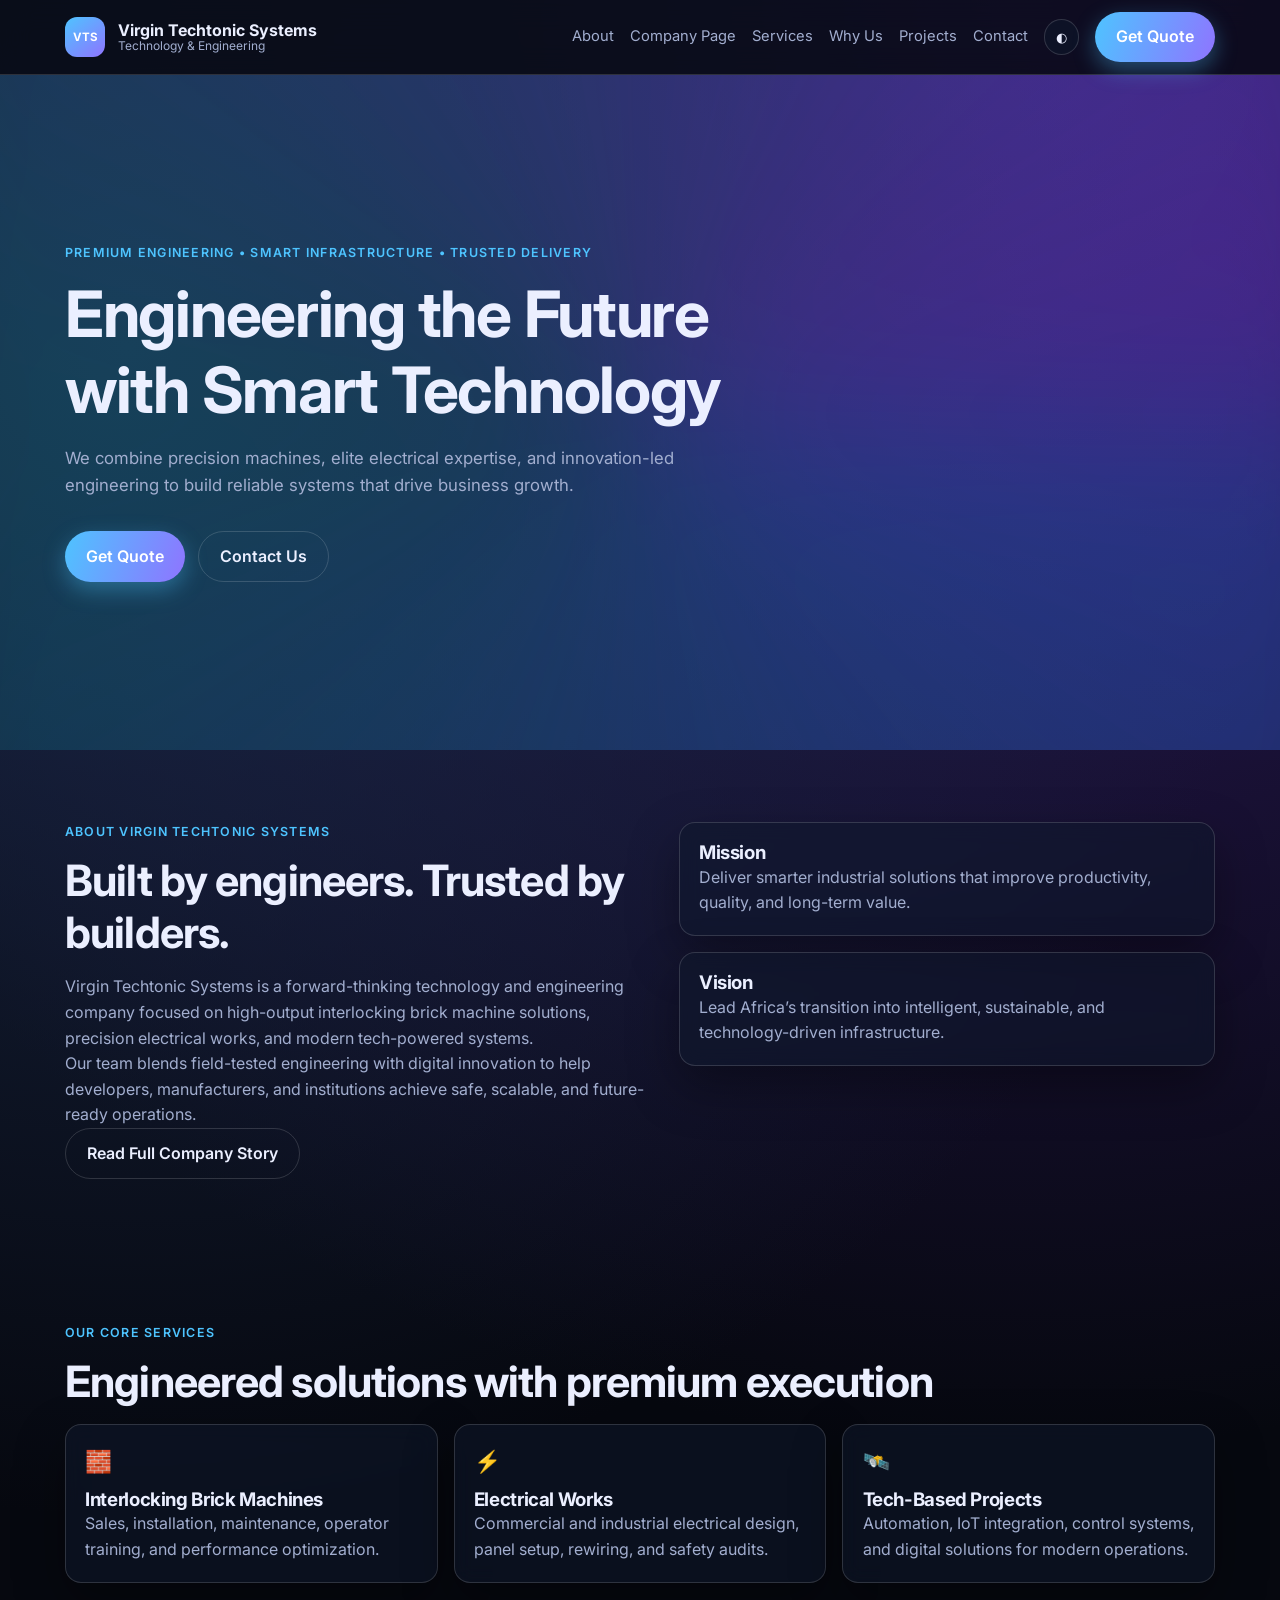
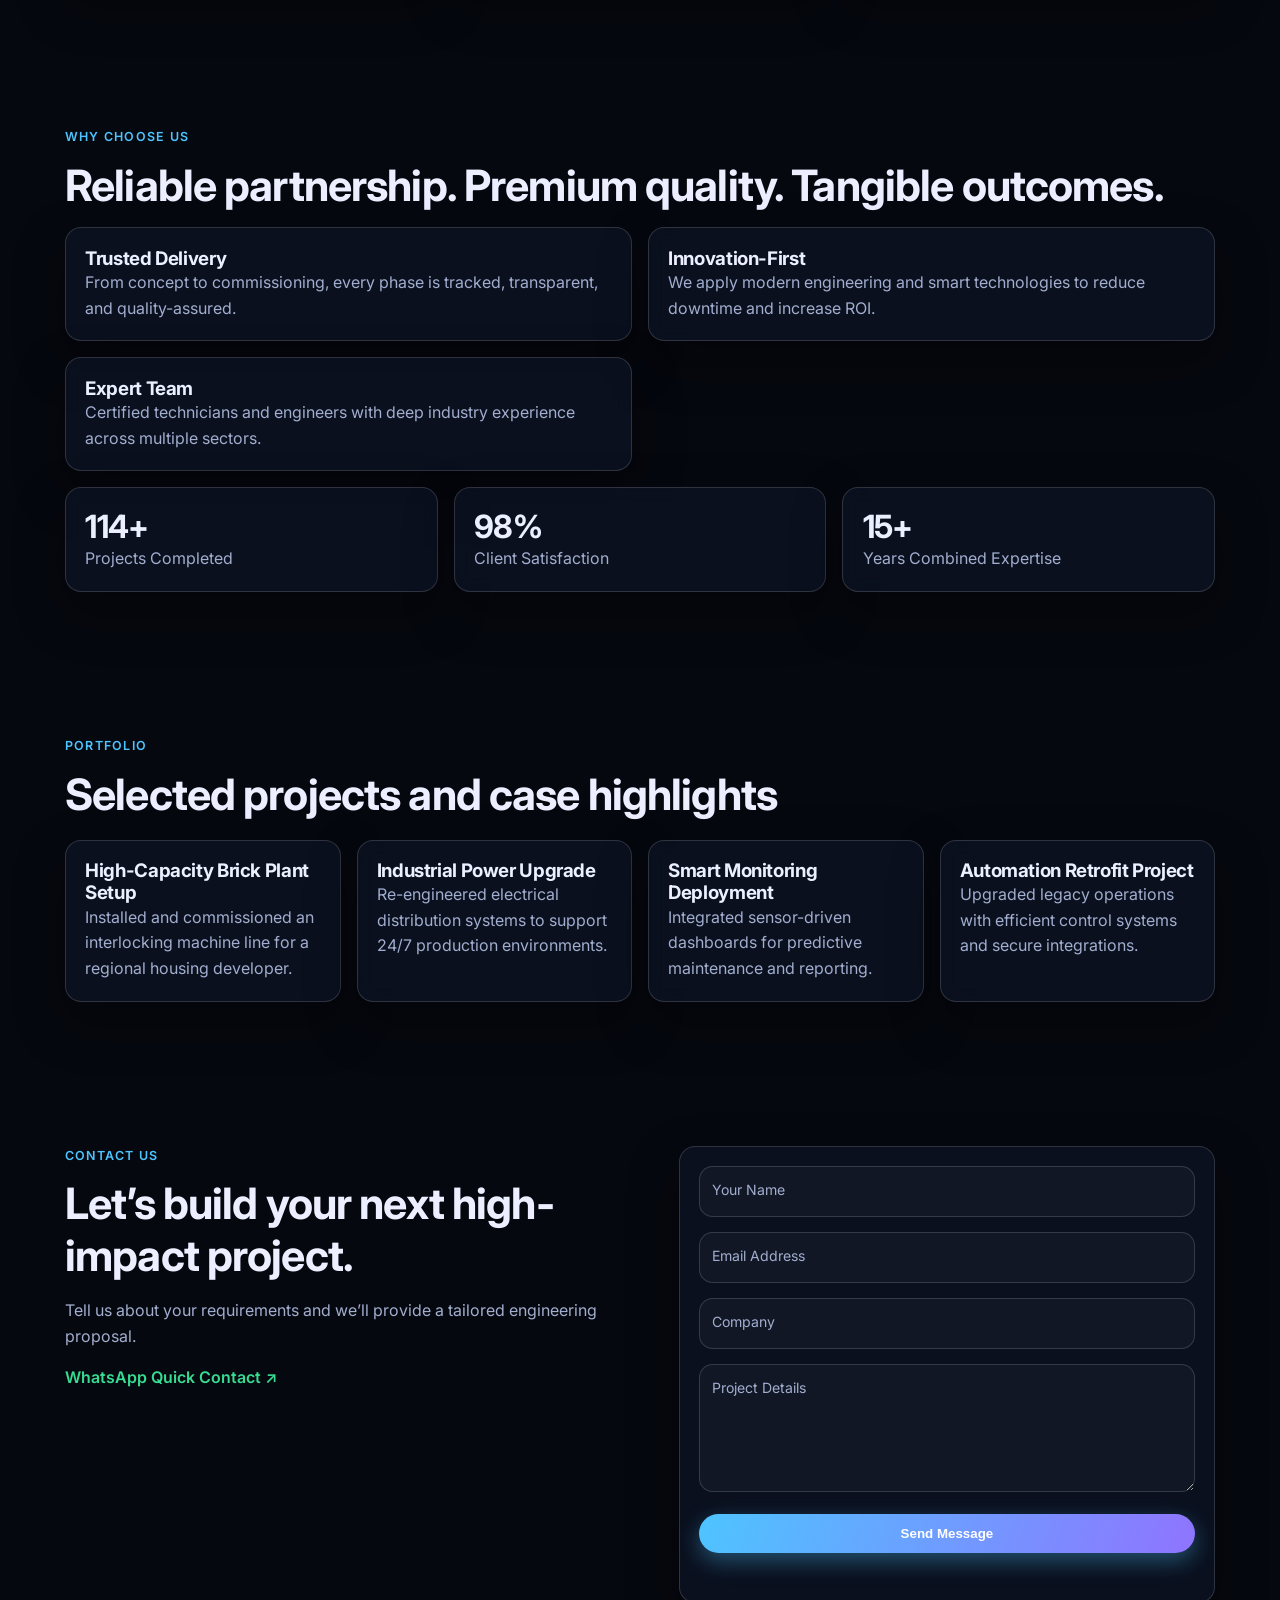
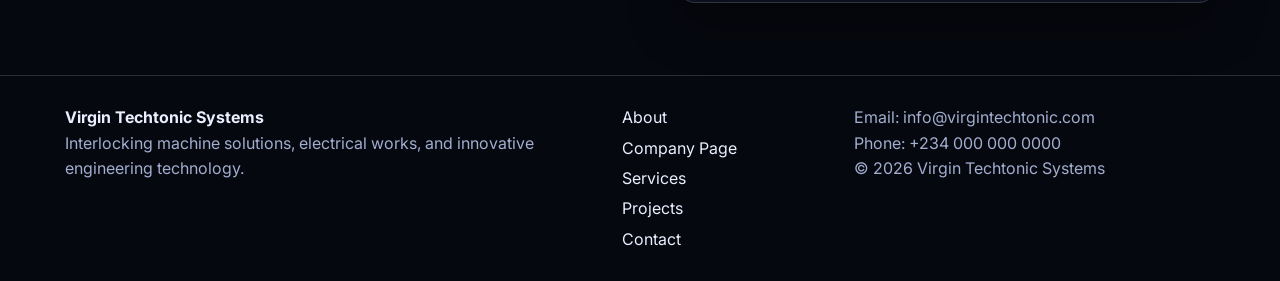
==== index.html @ 80f5453c "Add dedicated About page and connect site navigation" ====
<!DOCTYPE html>
<html lang="en" data-theme="dark">
  <head>
    <meta charset="UTF-8" />
    <meta name="viewport" content="width=device-width, initial-scale=1.0" />
    <meta
      name="description"
      content="Virgin Techtonic Systems delivers interlocking brick machines, electrical works, and innovative tech-powered engineering solutions."
    />
    <title>Virgin Techtonic Systems | Engineering the Future</title>
    <link rel="preconnect" href="https://fonts.googleapis.com" />
    <link rel="preconnect" href="https://fonts.gstatic.com" crossorigin />
    <link
      href="https://fonts.googleapis.com/css2?family=Inter:wght@400;500;600;700;800&display=swap"
      rel="stylesheet"
    />
    <link rel="stylesheet" href="style.css" />
  </head>
  <body>
    <div class="scroll-progress" id="scrollProgress"></div>

    <header class="site-header" id="top">
      <nav class="navbar container" aria-label="Main navigation">
        <a class="brand" href="#top" aria-label="Virgin Techtonic Systems home">
          <span class="brand-mark" aria-hidden="true">VTS</span>
          <span class="brand-text">
            <strong>Virgin Techtonic Systems</strong>
            <small>Technology & Engineering</small>
          </span>
        </a>

        <button class="menu-toggle" id="menuToggle" aria-label="Toggle navigation menu" aria-expanded="false">
          <span></span><span></span><span></span>
        </button>

        <div class="nav-group" id="navGroup">
          <a href="#about">About</a>
          <a href="about.html">Company Page</a>
          <a href="#services">Services</a>
          <a href="#why-us">Why Us</a>
          <a href="#projects">Projects</a>
          <a href="#contact">Contact</a>
          <button class="theme-toggle" id="themeToggle" aria-label="Toggle dark and light theme">◐</button>
          <a href="#contact" class="btn btn-nav">Get Quote</a>
        </div>
      </nav>
    </header>

    <main>
      <section class="hero section">
        <div class="hero-bg" aria-hidden="true"></div>
        <div class="container hero-content reveal">
          <p class="eyebrow">Premium Engineering • Smart Infrastructure • Trusted Delivery</p>
          <h1>Engineering the Future with Smart Technology</h1>
          <p class="lead">
            We combine precision machines, elite electrical expertise, and innovation-led engineering to build reliable
            systems that drive business growth.
          </p>
          <div class="hero-actions">
            <a href="#contact" class="btn btn-primary">Get Quote</a>
            <a href="#contact" class="btn btn-secondary">Contact Us</a>
          </div>
        </div>
      </section>

      <section class="section" id="about">
        <div class="container split reveal">
          <div>
            <p class="eyebrow">About Virgin Techtonic Systems</p>
            <h2>Built by engineers. Trusted by builders.</h2>
            <p>
              Virgin Techtonic Systems is a forward-thinking technology and engineering company focused on high-output
              interlocking brick machine solutions, precision electrical works, and modern tech-powered systems.
            </p>
            <p>
              Our team blends field-tested engineering with digital innovation to help developers, manufacturers, and
              institutions achieve safe, scalable, and future-ready operations.
            </p>
            <a href="about.html" class="btn btn-secondary">Read Full Company Story</a>
          </div>
          <div class="mini-grid">
            <article class="glass-card mini-card">
              <h3>Mission</h3>
              <p>Deliver smarter industrial solutions that improve productivity, quality, and long-term value.</p>
            </article>
            <article class="glass-card mini-card">
              <h3>Vision</h3>
              <p>Lead Africa’s transition into intelligent, sustainable, and technology-driven infrastructure.</p>
            </article>
          </div>
        </div>
      </section>

      <section class="section" id="services">
        <div class="container reveal">
          <p class="eyebrow">Our Core Services</p>
          <h2>Engineered solutions with premium execution</h2>
          <div class="card-grid">
            <article class="glass-card service-card">
              <span class="service-icon" aria-hidden="true">🧱</span>
              <h3>Interlocking Brick Machines</h3>
              <p>Sales, installation, maintenance, operator training, and performance optimization.</p>
            </article>
            <article class="glass-card service-card">
              <span class="service-icon" aria-hidden="true">⚡</span>
              <h3>Electrical Works</h3>
              <p>Commercial and industrial electrical design, panel setup, rewiring, and safety audits.</p>
            </article>
            <article class="glass-card service-card">
              <span class="service-icon" aria-hidden="true">🛰️</span>
              <h3>Tech-Based Projects</h3>
              <p>Automation, IoT integration, control systems, and digital solutions for modern operations.</p>
            </article>
          </div>
        </div>
      </section>

      <section class="section" id="why-us">
        <div class="container reveal">
          <p class="eyebrow">Why Choose Us</p>
          <h2>Reliable partnership. Premium quality. Tangible outcomes.</h2>
          <div class="why-grid">
            <article class="glass-card why-card">
              <h3>Trusted Delivery</h3>
              <p>From concept to commissioning, every phase is tracked, transparent, and quality-assured.</p>
            </article>
            <article class="glass-card why-card">
              <h3>Innovation-First</h3>
              <p>We apply modern engineering and smart technologies to reduce downtime and increase ROI.</p>
            </article>
            <article class="glass-card why-card">
              <h3>Expert Team</h3>
              <p>Certified technicians and engineers with deep industry experience across multiple sectors.</p>
            </article>
          </div>
          <div class="stats">
            <article class="glass-card stat-card">
              <h3><span class="counter" data-target="120">0</span>+</h3>
              <p>Projects Completed</p>
            </article>
            <article class="glass-card stat-card">
              <h3><span class="counter" data-target="98">0</span>%</h3>
              <p>Client Satisfaction</p>
            </article>
            <article class="glass-card stat-card">
              <h3><span class="counter" data-target="15">0</span>+</h3>
              <p>Years Combined Expertise</p>
            </article>
          </div>
        </div>
      </section>

      <section class="section" id="projects">
        <div class="container reveal">
          <p class="eyebrow">Portfolio</p>
          <h2>Selected projects and case highlights</h2>
          <div class="project-grid">
            <article class="project-tile">
              <h3>High-Capacity Brick Plant Setup</h3>
              <p>Installed and commissioned an interlocking machine line for a regional housing developer.</p>
            </article>
            <article class="project-tile">
              <h3>Industrial Power Upgrade</h3>
              <p>Re-engineered electrical distribution systems to support 24/7 production environments.</p>
            </article>
            <article class="project-tile">
              <h3>Smart Monitoring Deployment</h3>
              <p>Integrated sensor-driven dashboards for predictive maintenance and reporting.</p>
            </article>
            <article class="project-tile">
              <h3>Automation Retrofit Project</h3>
              <p>Upgraded legacy operations with efficient control systems and secure integrations.</p>
            </article>
          </div>
        </div>
      </section>

      <section class="section" id="contact">
        <div class="container split reveal">
          <div>
            <p class="eyebrow">Contact Us</p>
            <h2>Let’s build your next high-impact project.</h2>
            <p>Tell us about your requirements and we’ll provide a tailored engineering proposal.</p>
            <a class="whatsapp" href="https://wa.me/2340000000000" target="_blank" rel="noopener noreferrer">
              WhatsApp Quick Contact ↗
            </a>
          </div>

          <form class="glass-card contact-form" id="contactForm">
            <div class="field">
              <input id="name" name="name" type="text" required />
              <label for="name">Your Name</label>
            </div>
            <div class="field">
              <input id="email" name="email" type="email" required />
              <label for="email">Email Address</label>
            </div>
            <div class="field">
              <input id="company" name="company" type="text" required />
              <label for="company">Company</label>
            </div>
            <div class="field">
              <textarea id="message" name="message" rows="4" required></textarea>
              <label for="message">Project Details</label>
            </div>
            <button type="submit" class="btn btn-primary">Send Message</button>
            <p id="formStatus" class="form-status" aria-live="polite"></p>
          </form>
        </div>
      </section>
    </main>

    <footer class="site-footer">
      <div class="container footer-wrap">
        <div>
          <strong>Virgin Techtonic Systems</strong>
          <p>Interlocking machine solutions, electrical works, and innovative engineering technology.</p>
        </div>
        <div class="footer-links">
          <a href="#about">About</a>
          <a href="about.html">Company Page</a>
          <a href="#services">Services</a>
          <a href="#projects">Projects</a>
          <a href="#contact">Contact</a>
        </div>
        <div>
          <p>Email: info@virgintechtonic.com</p>
          <p>Phone: +234 000 000 0000</p>
          <p>© <span id="year"></span> Virgin Techtonic Systems</p>
        </div>
      </div>
    </footer>

    <script src="script.js"></script>
  </body>
</html>
---- style.css ----
:root {
  --bg: #06080f;
  --bg-soft: #101625;
  --surface: rgba(15, 25, 44, 0.55);
  --text: #ebefff;
  --muted: #a2aecf;
  --accent: #4ec4ff;
  --accent-2: #8f74ff;
  --border: rgba(255, 255, 255, 0.15);
  --shadow: 0 20px 50px rgba(0, 0, 0, 0.35);
}

html[data-theme="light"] {
  --bg: #f1f5ff;
  --bg-soft: #e6ecff;
  --surface: rgba(255, 255, 255, 0.68);
  --text: #11172c;
  --muted: #4a5678;
  --accent: #0066ff;
  --accent-2: #5f38ff;
  --border: rgba(20, 28, 45, 0.1);
  --shadow: 0 20px 40px rgba(20, 30, 50, 0.1);
}

* {
  box-sizing: border-box;
  margin: 0;
  padding: 0;
}

html {
  scroll-behavior: smooth;
}

body {
  font-family: "Inter", -apple-system, BlinkMacSystemFont, "Segoe UI", sans-serif;
  background: radial-gradient(circle at 10% 10%, #192746, transparent 35%),
    radial-gradient(circle at 80% 0%, #301b63, transparent 40%), var(--bg);
  color: var(--text);
  line-height: 1.6;
}

a {
  color: inherit;
  text-decoration: none;
}

.container {
  width: min(1150px, 90vw);
  margin: 0 auto;
}

.section {
  padding: 4.5rem 0;
}

h1,
h2,
h3 {
  line-height: 1.2;
  letter-spacing: -0.02em;
}

h1 {
  font-size: clamp(2.1rem, 5vw, 4rem);
  max-width: 16ch;
}

h2 {
  font-size: clamp(1.6rem, 3.5vw, 2.7rem);
  margin-bottom: 1rem;
}

p {
  color: var(--muted);
}

.eyebrow {
  letter-spacing: 0.1em;
  text-transform: uppercase;
  color: var(--accent);
  font-size: 0.78rem;
  font-weight: 600;
  margin-bottom: 0.8rem;
}

.scroll-progress {
  position: fixed;
  top: 0;
  left: 0;
  width: 0;
  height: 3px;
  background: linear-gradient(90deg, var(--accent), var(--accent-2));
  z-index: 1000;
}

.site-header {
  position: sticky;
  top: 0;
  z-index: 999;
  backdrop-filter: blur(14px);
  background: color-mix(in srgb, var(--bg) 76%, transparent);
  border-bottom: 1px solid var(--border);
}

.navbar {
  min-height: 74px;
  display: flex;
  align-items: center;
  justify-content: space-between;
  gap: 1rem;
}

.brand {
  display: flex;
  align-items: center;
  gap: 0.8rem;
}

.brand-mark {
  width: 2.5rem;
  height: 2.5rem;
  border-radius: 0.75rem;
  display: grid;
  place-items: center;
  font-size: 0.72rem;
  background: linear-gradient(140deg, var(--accent), var(--accent-2));
  font-weight: 700;
  color: #fff;
}

.brand-text {
  display: grid;
  line-height: 1.1;
}

.brand-text small {
  color: var(--muted);
  font-size: 0.75rem;
}

.nav-group {
  display: flex;
  align-items: center;
  gap: 1rem;
}

.nav-group a:not(.btn) {
  font-size: 0.92rem;
  color: var(--muted);
  transition: color 0.25s ease;
}

.nav-group a:not(.btn):hover {
  color: var(--text);
}

.menu-toggle {
  display: none;
  background: none;
  border: none;
  width: 2.1rem;
  gap: 4px;
}

.menu-toggle span {
  display: block;
  height: 2px;
  background: var(--text);
}

.btn {
  border: 1px solid var(--border);
  border-radius: 999px;
  padding: 0.74rem 1.3rem;
  font-weight: 600;
  transition: transform 0.2s ease, box-shadow 0.2s ease, background 0.2s ease;
  display: inline-flex;
  align-items: center;
  justify-content: center;
}

.btn:hover {
  transform: translateY(-2px);
}

.btn-primary,
.btn-nav {
  background: linear-gradient(110deg, var(--accent), var(--accent-2));
  color: #fff;
  border: none;
  box-shadow: 0 8px 22px color-mix(in srgb, var(--accent) 36%, transparent);
}

.btn-secondary {
  background: transparent;
  color: var(--text);
}

.theme-toggle {
  border: 1px solid var(--border);
  background: var(--surface);
  color: var(--text);
  width: 2.2rem;
  height: 2.2rem;
  border-radius: 50%;
  cursor: pointer;
}

.hero {
  position: relative;
  overflow: clip;
  min-height: 75vh;
  display: grid;
  align-items: center;
}

.hero-bg {
  position: absolute;
  inset: -30% -10%;
  background: conic-gradient(from 90deg, rgba(58, 107, 255, 0.35), rgba(0, 255, 221, 0.12), rgba(132, 68, 255, 0.35));
  filter: blur(80px);
  animation: drift 9s ease-in-out infinite alternate;
}

@keyframes drift {
  from {
    transform: translateY(-4%) scale(1);
  }
  to {
    transform: translateY(4%) scale(1.05);
  }
}

.hero-content {
  position: relative;
}

.lead {
  max-width: 58ch;
  margin-top: 1rem;
  font-size: 1.05rem;
}

.hero-actions {
  margin-top: 2rem;
  display: flex;
  flex-wrap: wrap;
  gap: 0.85rem;
}

.split {
  display: grid;
  gap: 1.5rem;
}

.mini-grid,
.card-grid,
.why-grid,
.stats,
.project-grid,
.footer-wrap {
  display: grid;
  gap: 1rem;
}

.glass-card,
.project-tile {
  background: var(--surface);
  border: 1px solid var(--border);
  border-radius: 1rem;
  backdrop-filter: blur(10px);
  box-shadow: var(--shadow);
}

.mini-card,
.service-card,
.why-card,
.stat-card,
.project-tile,
.contact-form {
  padding: 1.2rem;
}

.service-card,
.project-tile {
  transition: transform 0.28s ease, border-color 0.28s ease;
}

.service-card:hover,
.project-tile:hover {
  transform: translateY(-6px);
  border-color: color-mix(in srgb, var(--accent) 65%, white);
}

.service-icon {
  font-size: 1.35rem;
  display: inline-grid;
  margin-bottom: 0.65rem;
}

.stats {
  margin-top: 1rem;
}

.stat-card h3 {
  font-size: 2rem;
}

.project-grid {
  margin-top: 1.2rem;
}

.whatsapp {
  display: inline-flex;
  margin-top: 1rem;
  color: #36dc92;
  font-weight: 600;
}

.contact-form {
  display: grid;
  gap: 0.9rem;
}

.field {
  position: relative;
}

.field input,
.field textarea {
  width: 100%;
  border: 1px solid var(--border);
  background: rgba(255, 255, 255, 0.03);
  color: var(--text);
  border-radius: 0.85rem;
  padding: 1rem 0.85rem 0.5rem;
  font: inherit;
}

.field label {
  position: absolute;
  left: 0.8rem;
  top: 0.8rem;
  color: var(--muted);
  transition: all 0.2s ease;
  pointer-events: none;
  font-size: 0.88rem;
}

.field :is(input, textarea):focus,
.field :is(input, textarea):valid {
  outline: none;
  border-color: color-mix(in srgb, var(--accent) 55%, white);
}

.field :is(input, textarea):focus + label,
.field :is(input, textarea):valid + label {
  transform: translateY(-0.45rem);
  font-size: 0.72rem;
  color: var(--accent);
}

.form-status {
  min-height: 1rem;
  font-size: 0.9rem;
}

.site-footer {
  border-top: 1px solid var(--border);
  padding: 1.8rem 0;
}

.footer-links {
  display: grid;
  gap: 0.3rem;
}

.reveal {
  opacity: 0;
  transform: translateY(16px);
  transition: opacity 0.7s ease, transform 0.7s ease;
}

.reveal.in-view {
  opacity: 1;
  transform: translateY(0);
}

@media (min-width: 760px) {
  .split {
    grid-template-columns: 1.1fr 1fr;
    align-items: start;
  }

  .card-grid,
  .why-grid,
  .stats,
  .project-grid,
  .footer-wrap {
    grid-template-columns: repeat(2, minmax(0, 1fr));
  }
}

@media (min-width: 1040px) {
  .card-grid {
    grid-template-columns: repeat(3, minmax(0, 1fr));
  }

  .stats {
    grid-template-columns: repeat(3, minmax(0, 1fr));
  }

  .project-grid {
    grid-template-columns: repeat(4, minmax(0, 1fr));
  }

  .footer-wrap {
    grid-template-columns: 1.5fr 0.6fr 1fr;
    align-items: start;
  }
}

@media (max-width: 900px) {
  .menu-toggle {
    display: grid;
  }

  .nav-group {
    position: absolute;
    top: calc(100% + 0.6rem);
    right: 5vw;
    width: min(260px, 80vw);
    background: var(--surface);
    border: 1px solid var(--border);
    border-radius: 0.9rem;
    padding: 0.85rem;
    display: none;
    flex-direction: column;
    align-items: stretch;
  }

  .nav-group.open {
    display: flex;
  }
}
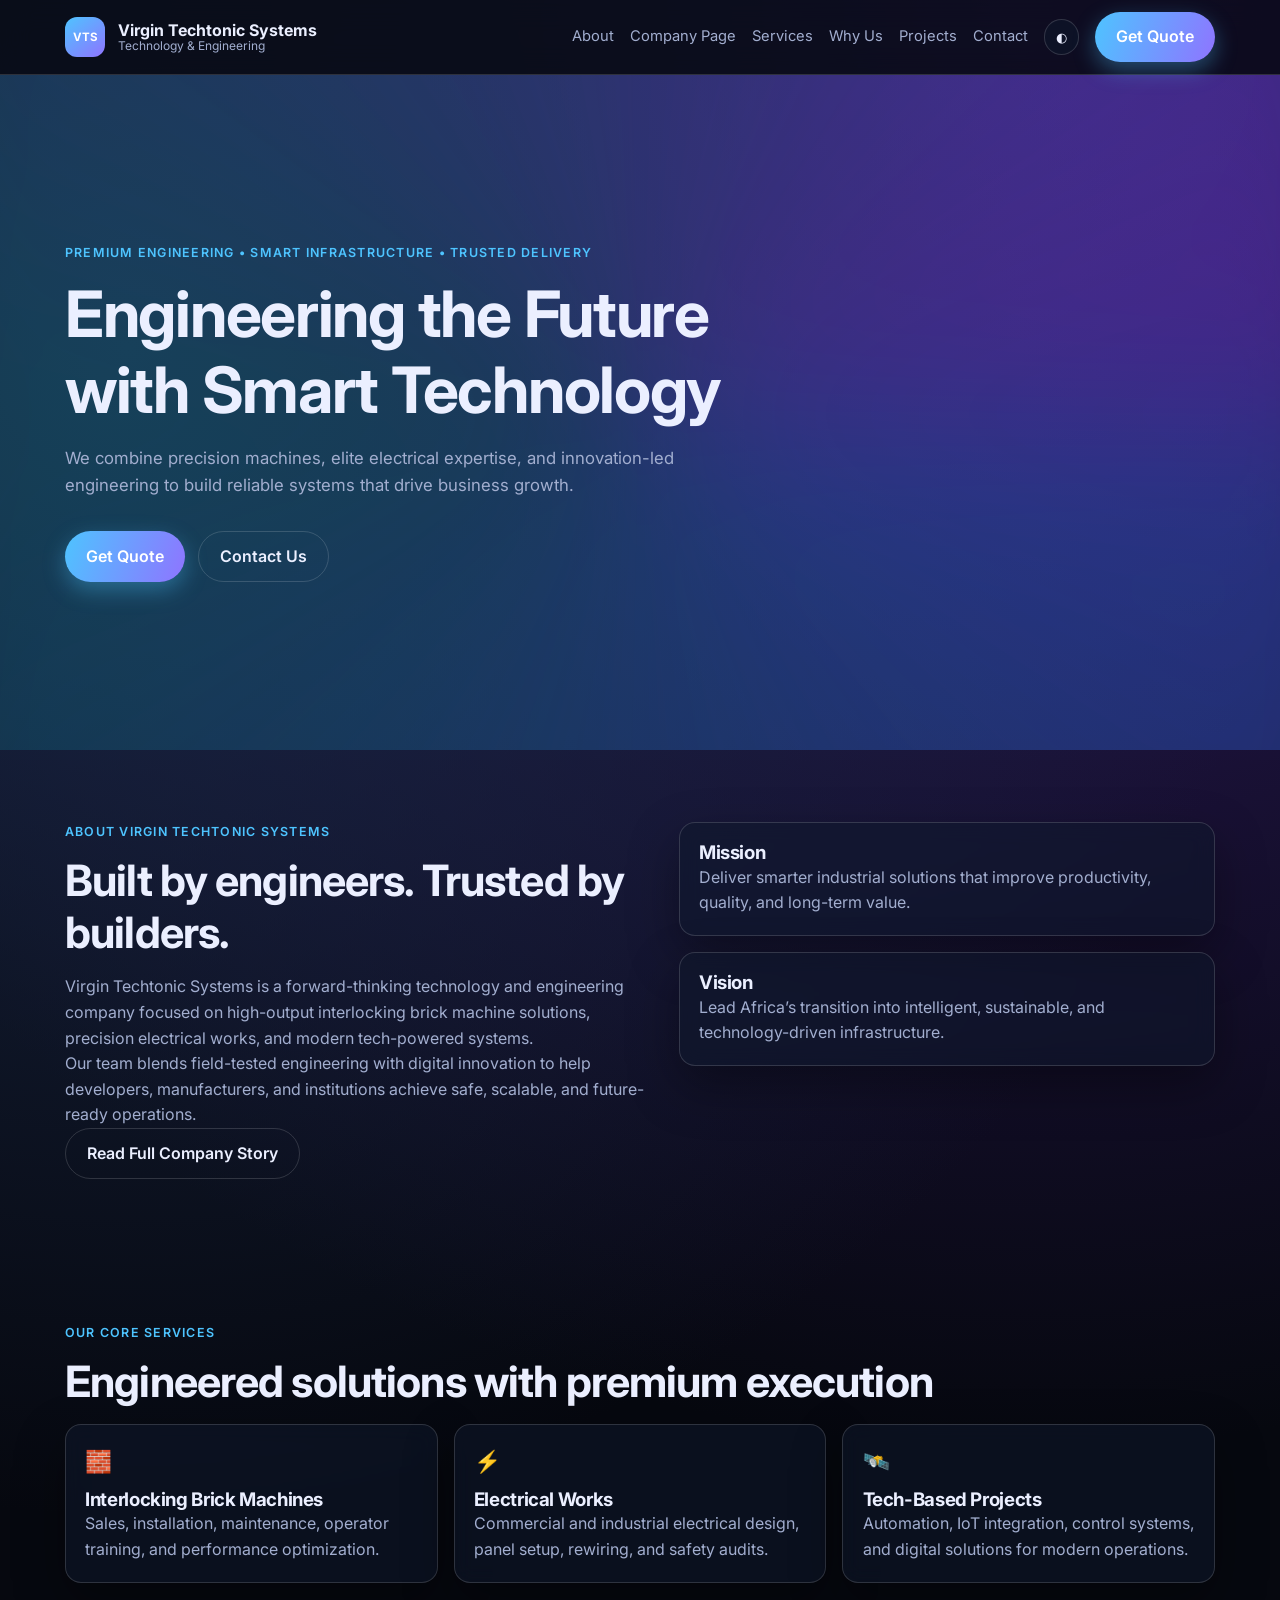
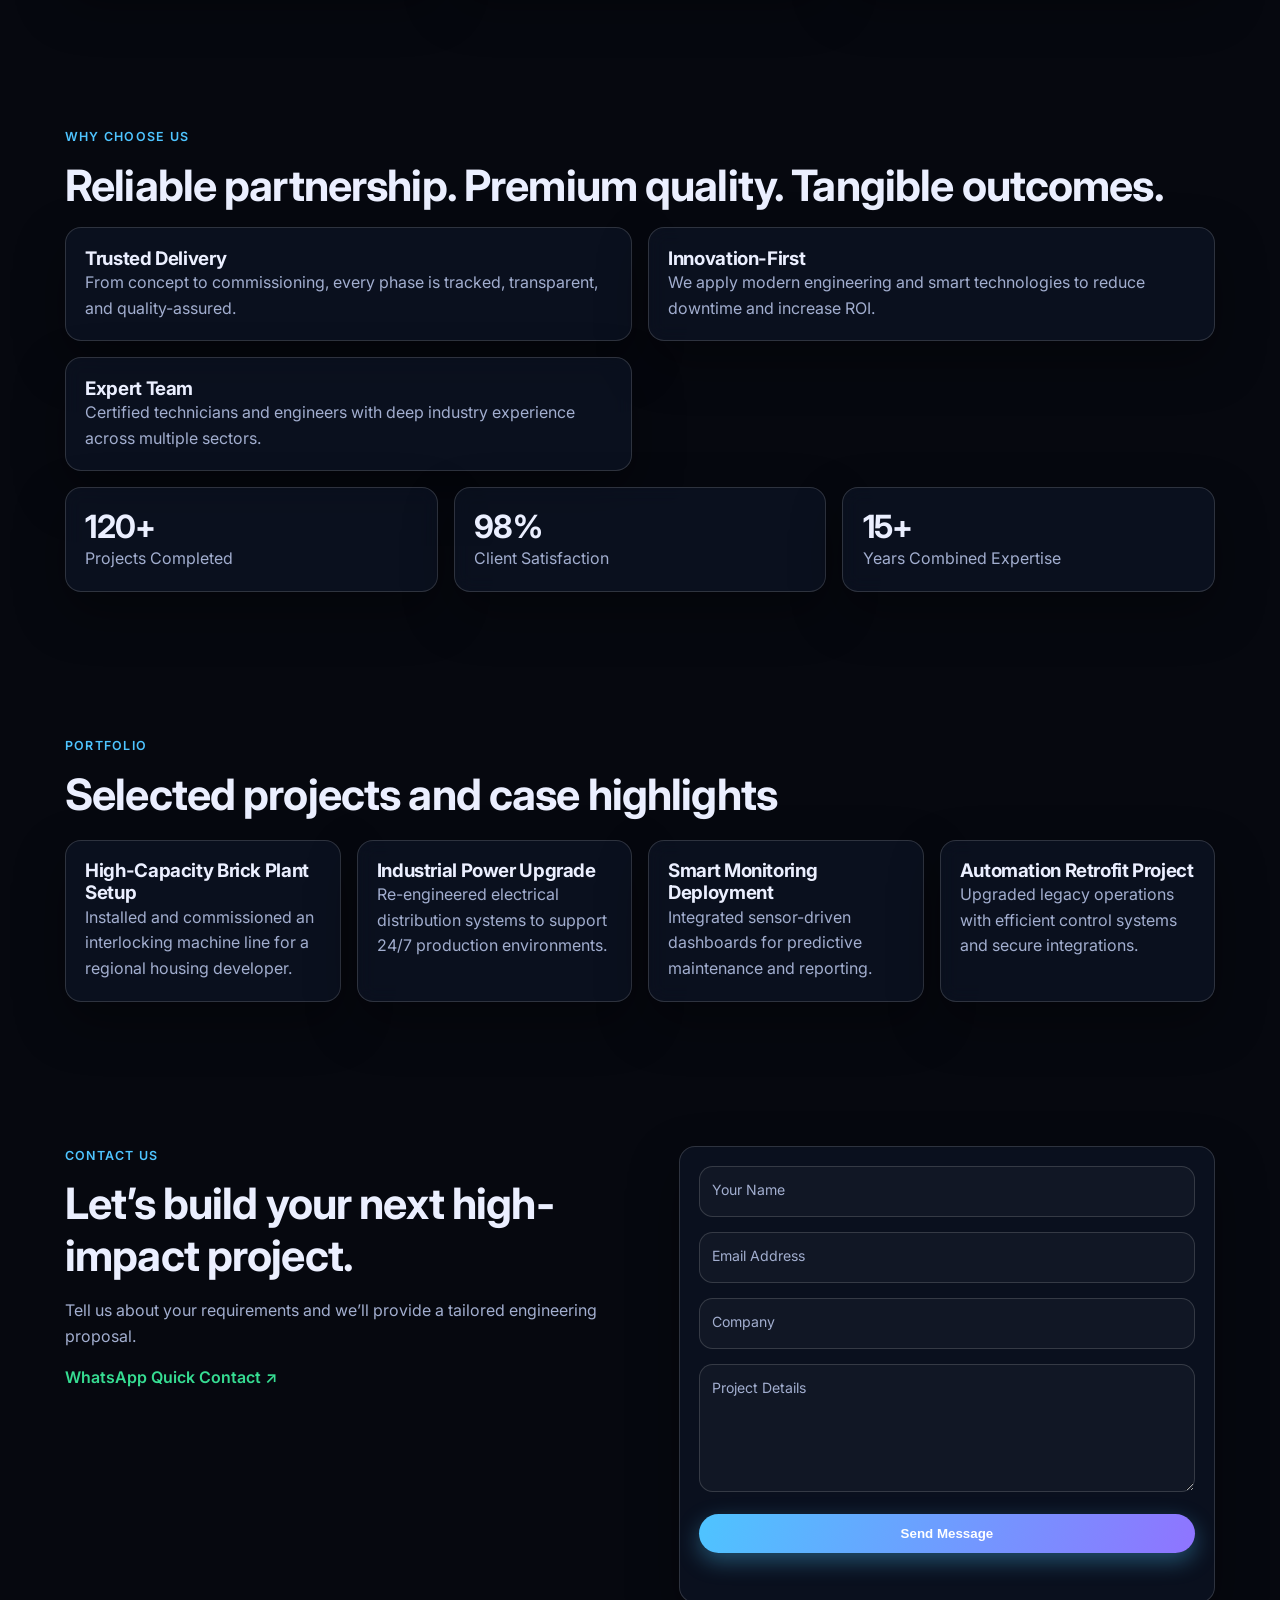
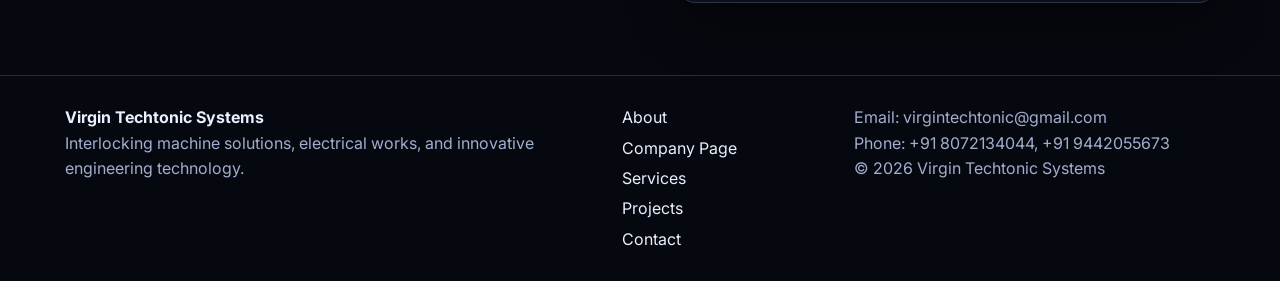
==== commit a29a1a5a: "Update index.html" ====
--- a/index.html
+++ b/index.html
@@ -217,15 +217,15 @@
           <p>Interlocking machine solutions, electrical works, and innovative engineering technology.</p>
         </div>
         <div class="footer-links">
-          <a href="#about">About</a>
+          <a href="about.html">About</a>
           <a href="about.html">Company Page</a>
           <a href="#services">Services</a>
           <a href="#projects">Projects</a>
           <a href="#contact">Contact</a>
         </div>
         <div>
-          <p>Email: info@virgintechtonic.com</p>
-          <p>Phone: +234 000 000 0000</p>
+          <p>Email: virgintechtonic@gmail.com</p>
+          <p>Phone: +91 8072134044, +91 9442055673</p>
           <p>© <span id="year"></span> Virgin Techtonic Systems</p>
         </div>
       </div>
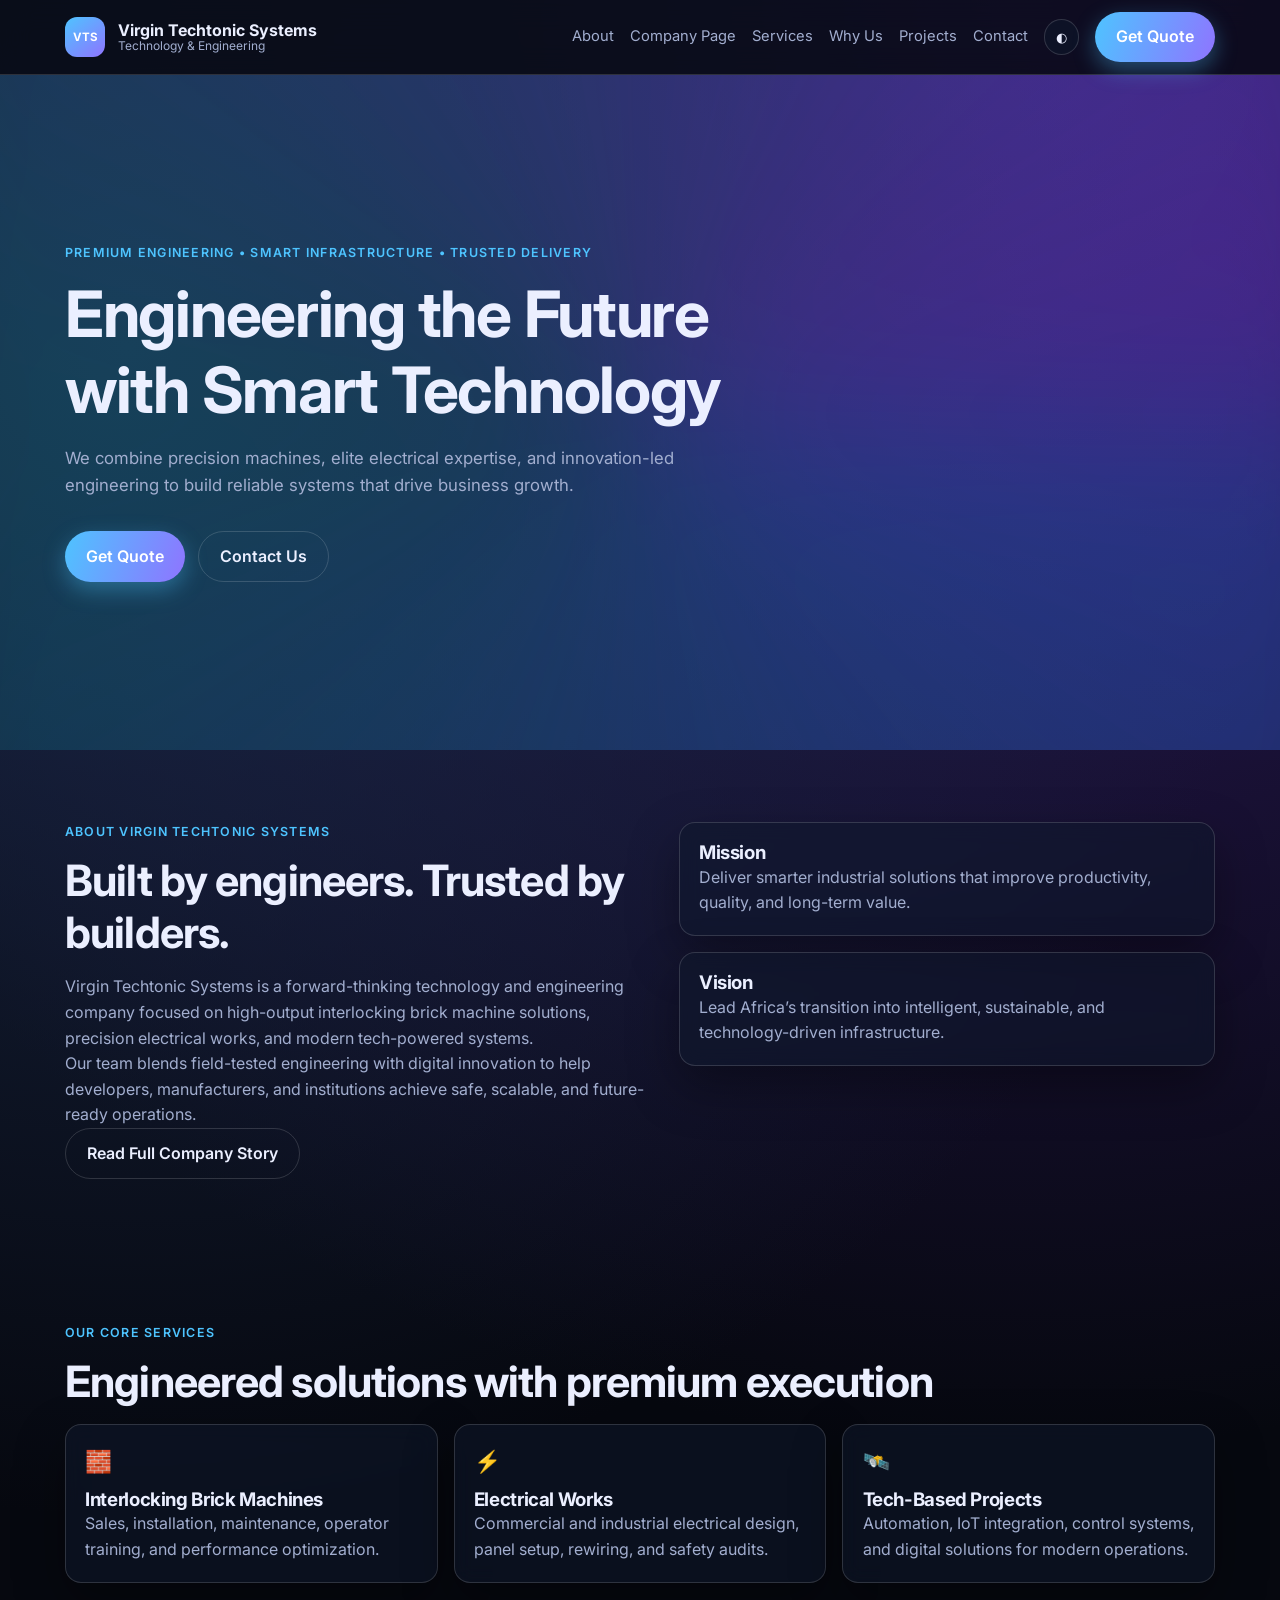
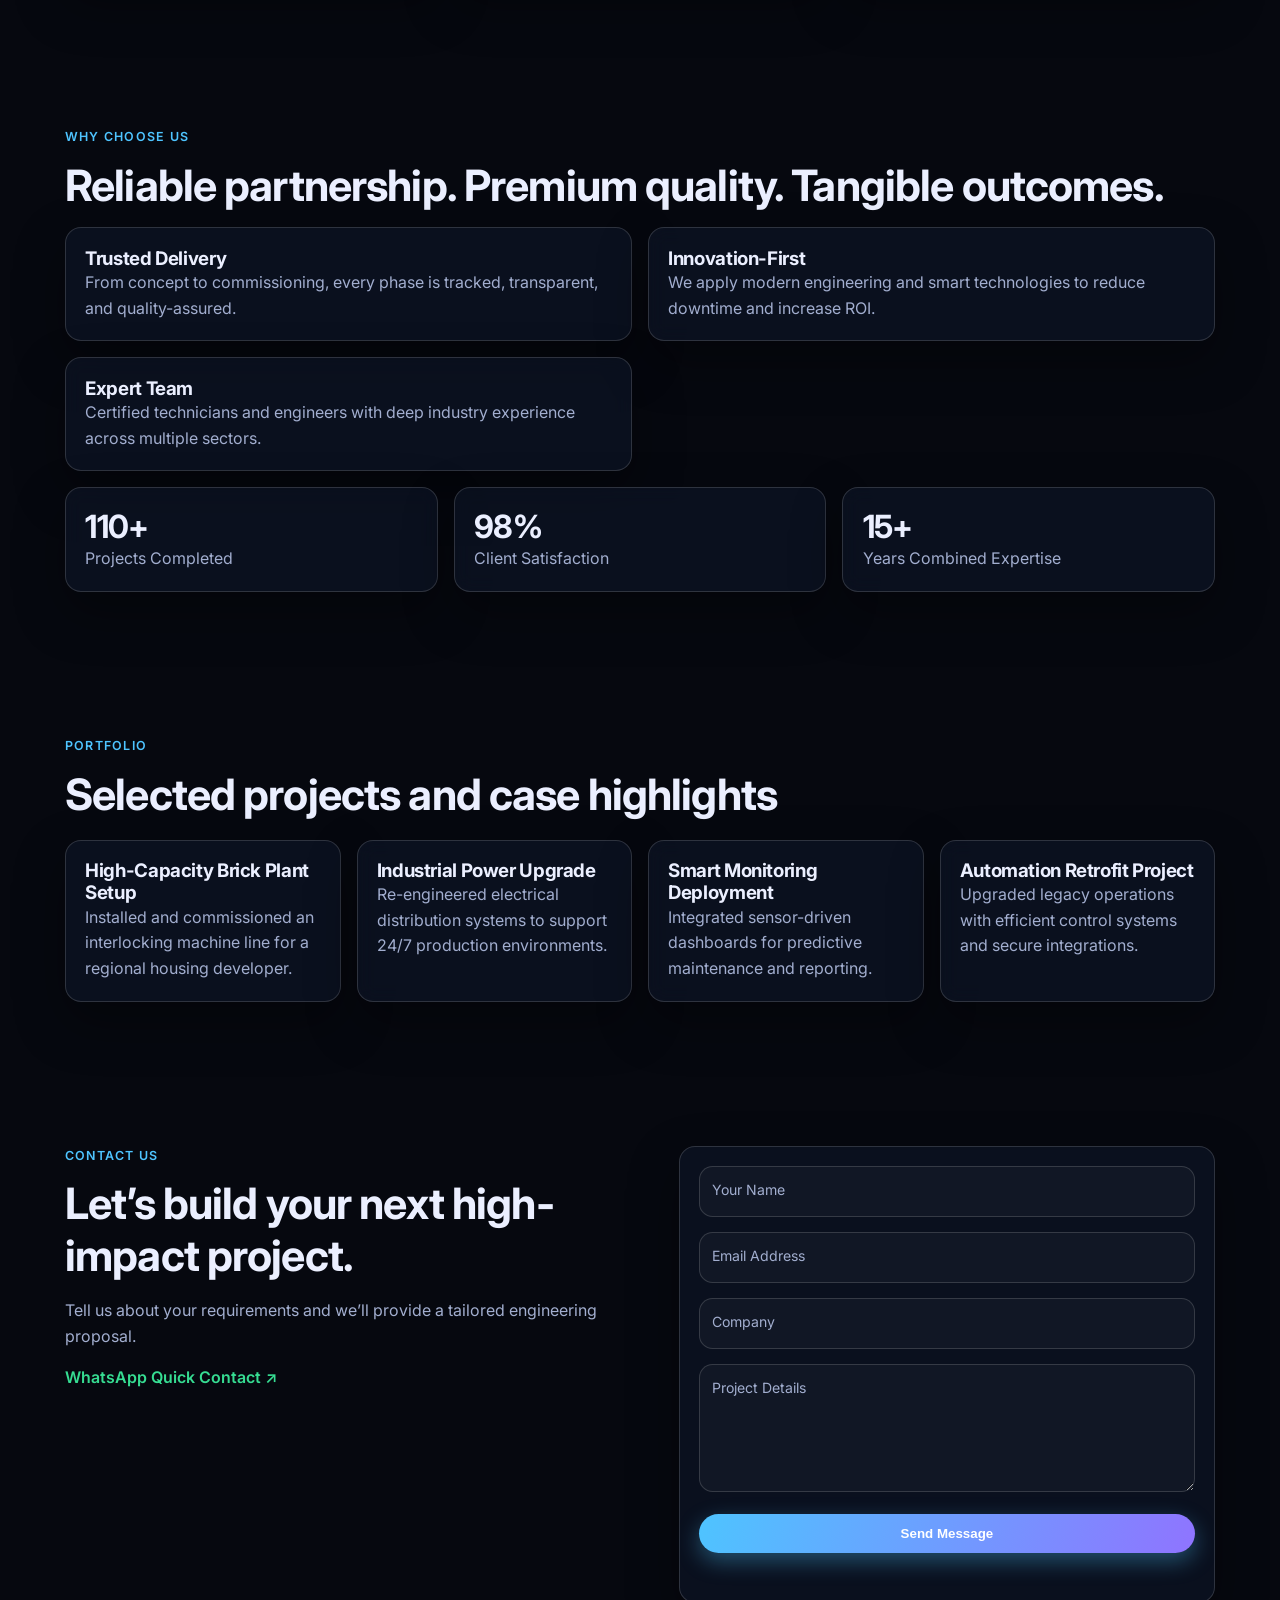
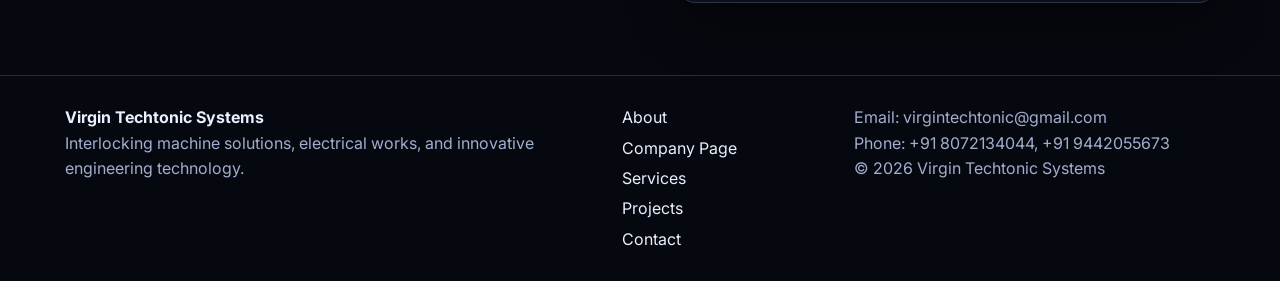
==== commit fbedcba3: "Update index.html" ====
--- a/index.html
+++ b/index.html
@@ -181,7 +181,7 @@
             <p class="eyebrow">Contact Us</p>
             <h2>Let’s build your next high-impact project.</h2>
             <p>Tell us about your requirements and we’ll provide a tailored engineering proposal.</p>
-            <a class="whatsapp" href="https://wa.me/2340000000000" target="_blank" rel="noopener noreferrer">
+            <a class="whatsapp" href="https://wa.me/91915027802" target="_blank" rel="noopener noreferrer">
               WhatsApp Quick Contact ↗
             </a>
           </div>
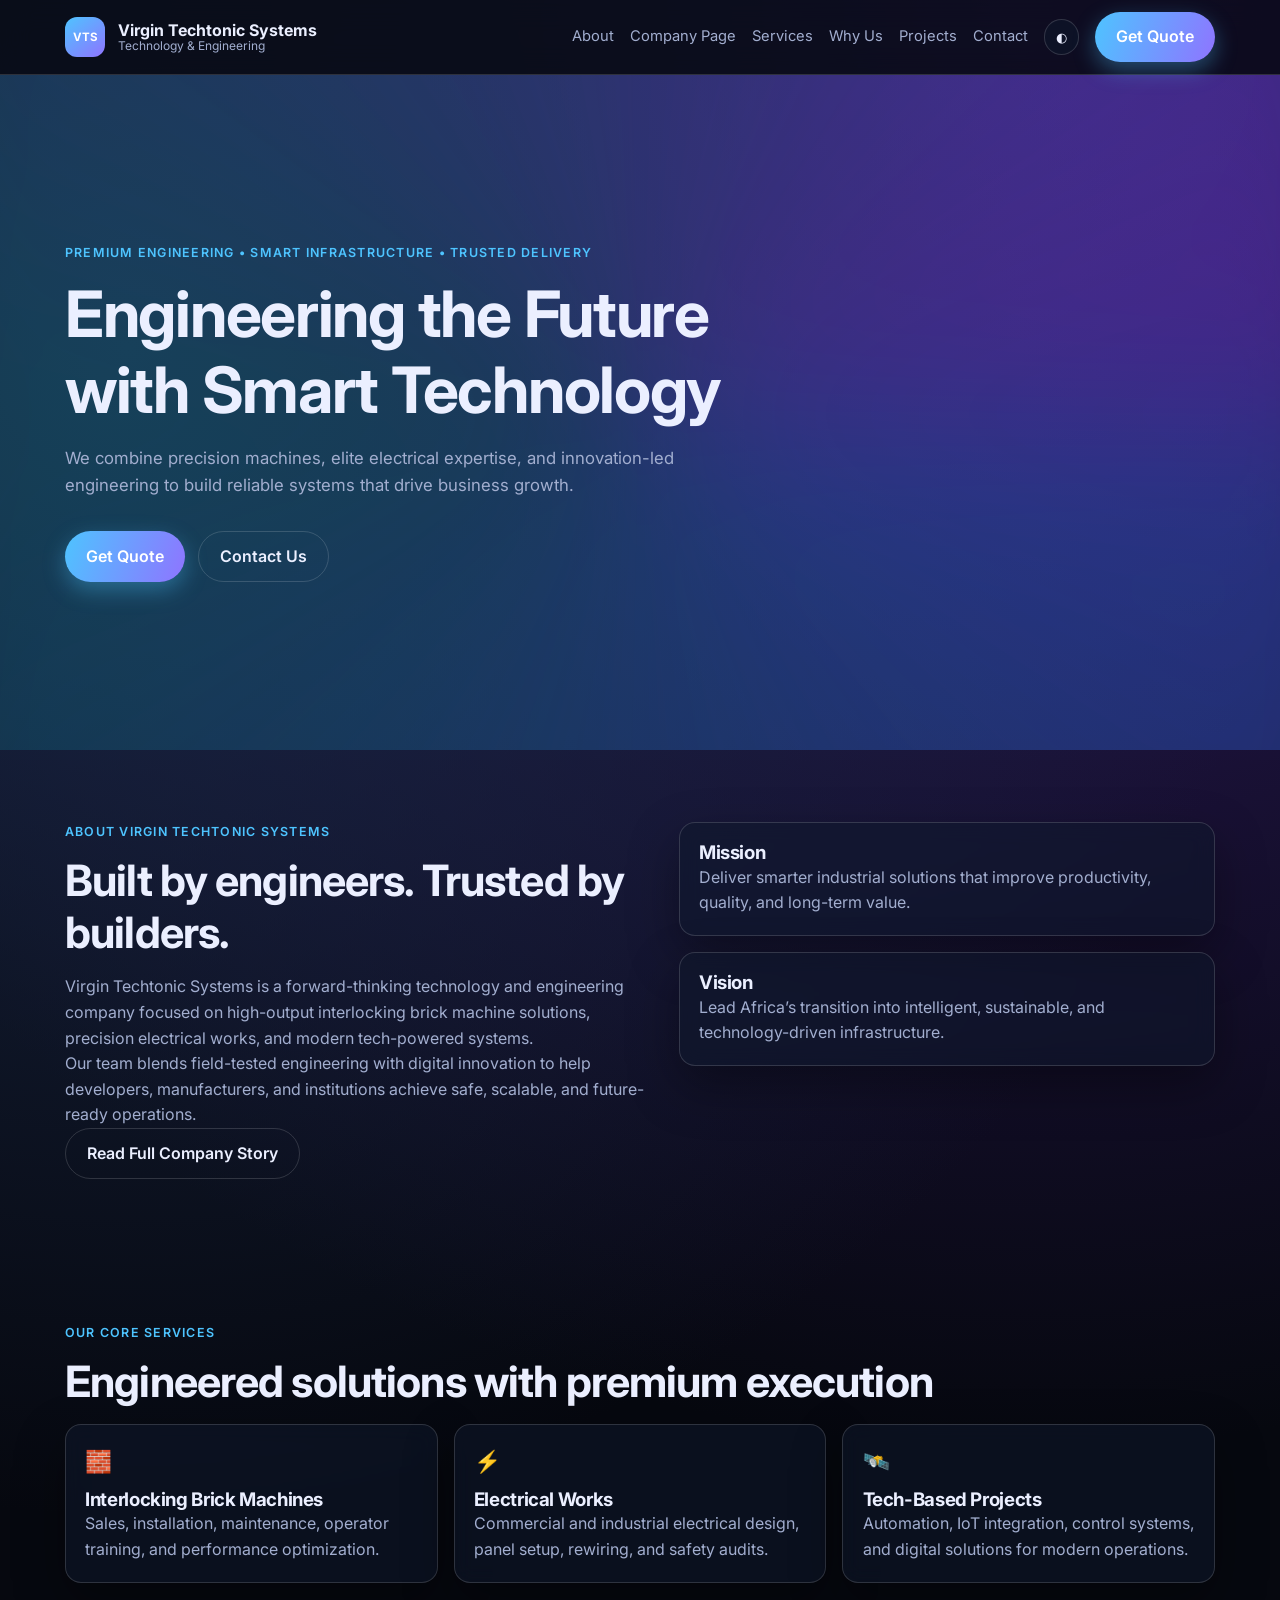
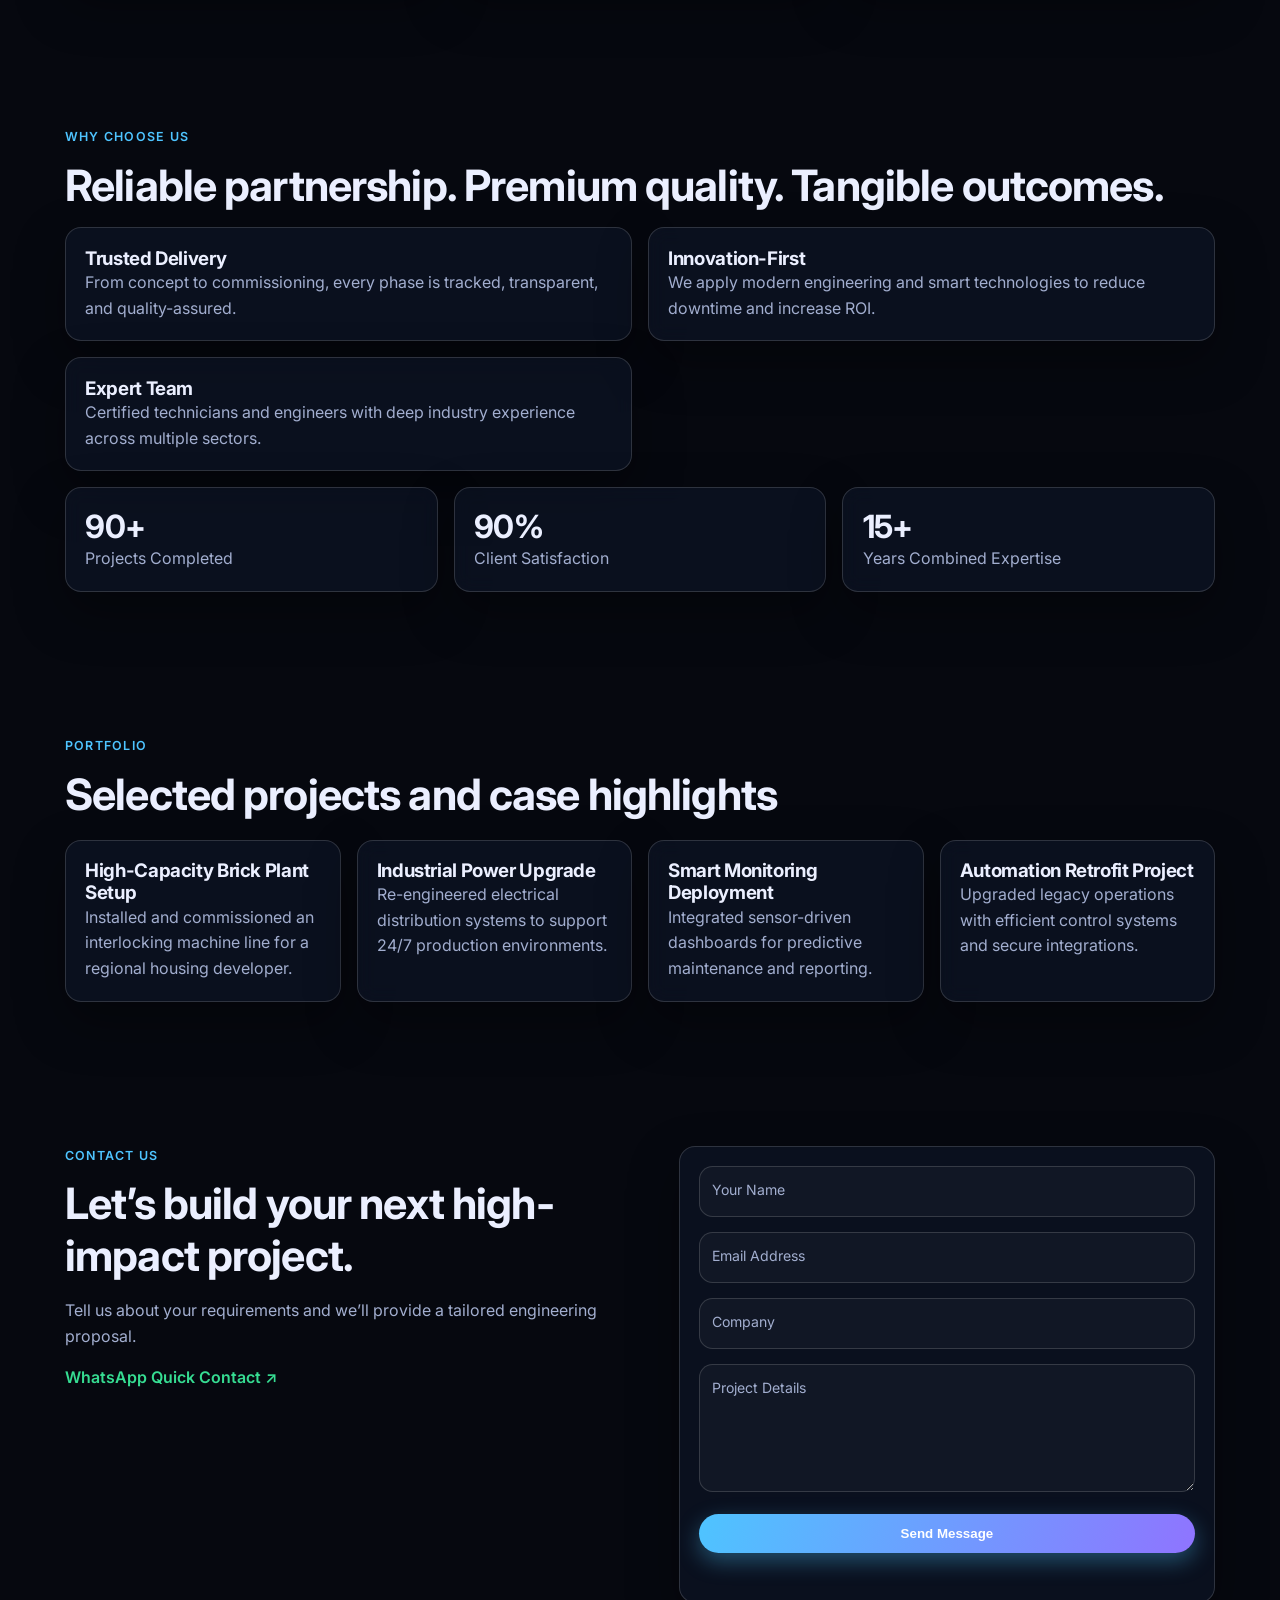
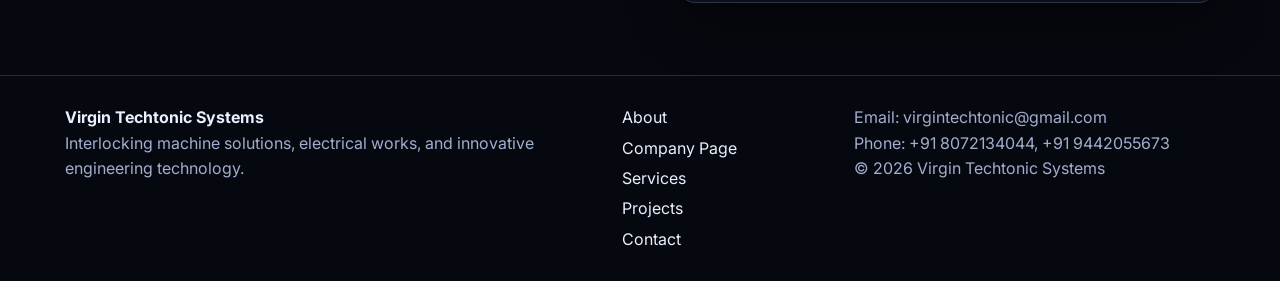
==== commit c44bfe68: "Update index.html" ====
--- a/index.html
+++ b/index.html
@@ -181,7 +181,7 @@
             <p class="eyebrow">Contact Us</p>
             <h2>Let’s build your next high-impact project.</h2>
             <p>Tell us about your requirements and we’ll provide a tailored engineering proposal.</p>
-            <a class="whatsapp" href="https://wa.me/91915027802" target="_blank" rel="noopener noreferrer">
+            <a class="whatsapp" href="https://wa.me/918072134044" target="_blank" rel="noopener noreferrer">
               WhatsApp Quick Contact ↗
             </a>
           </div>
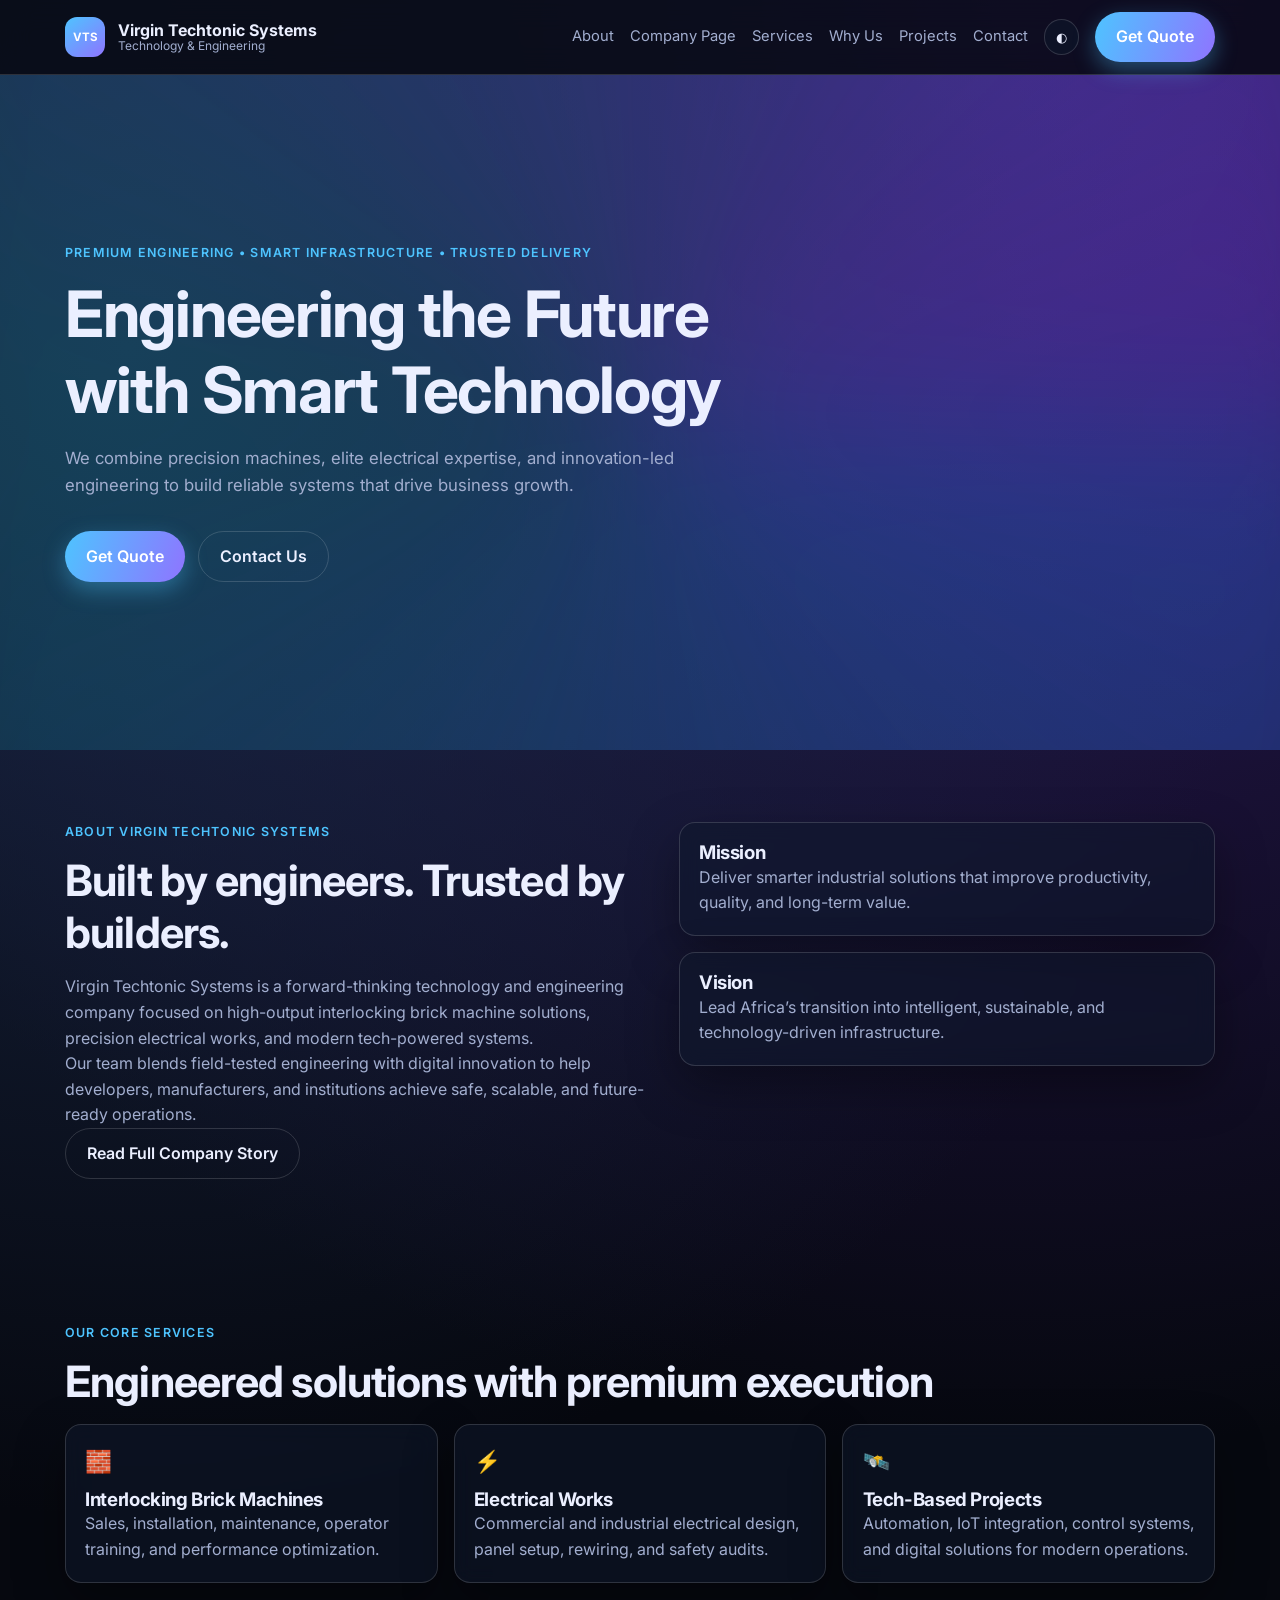
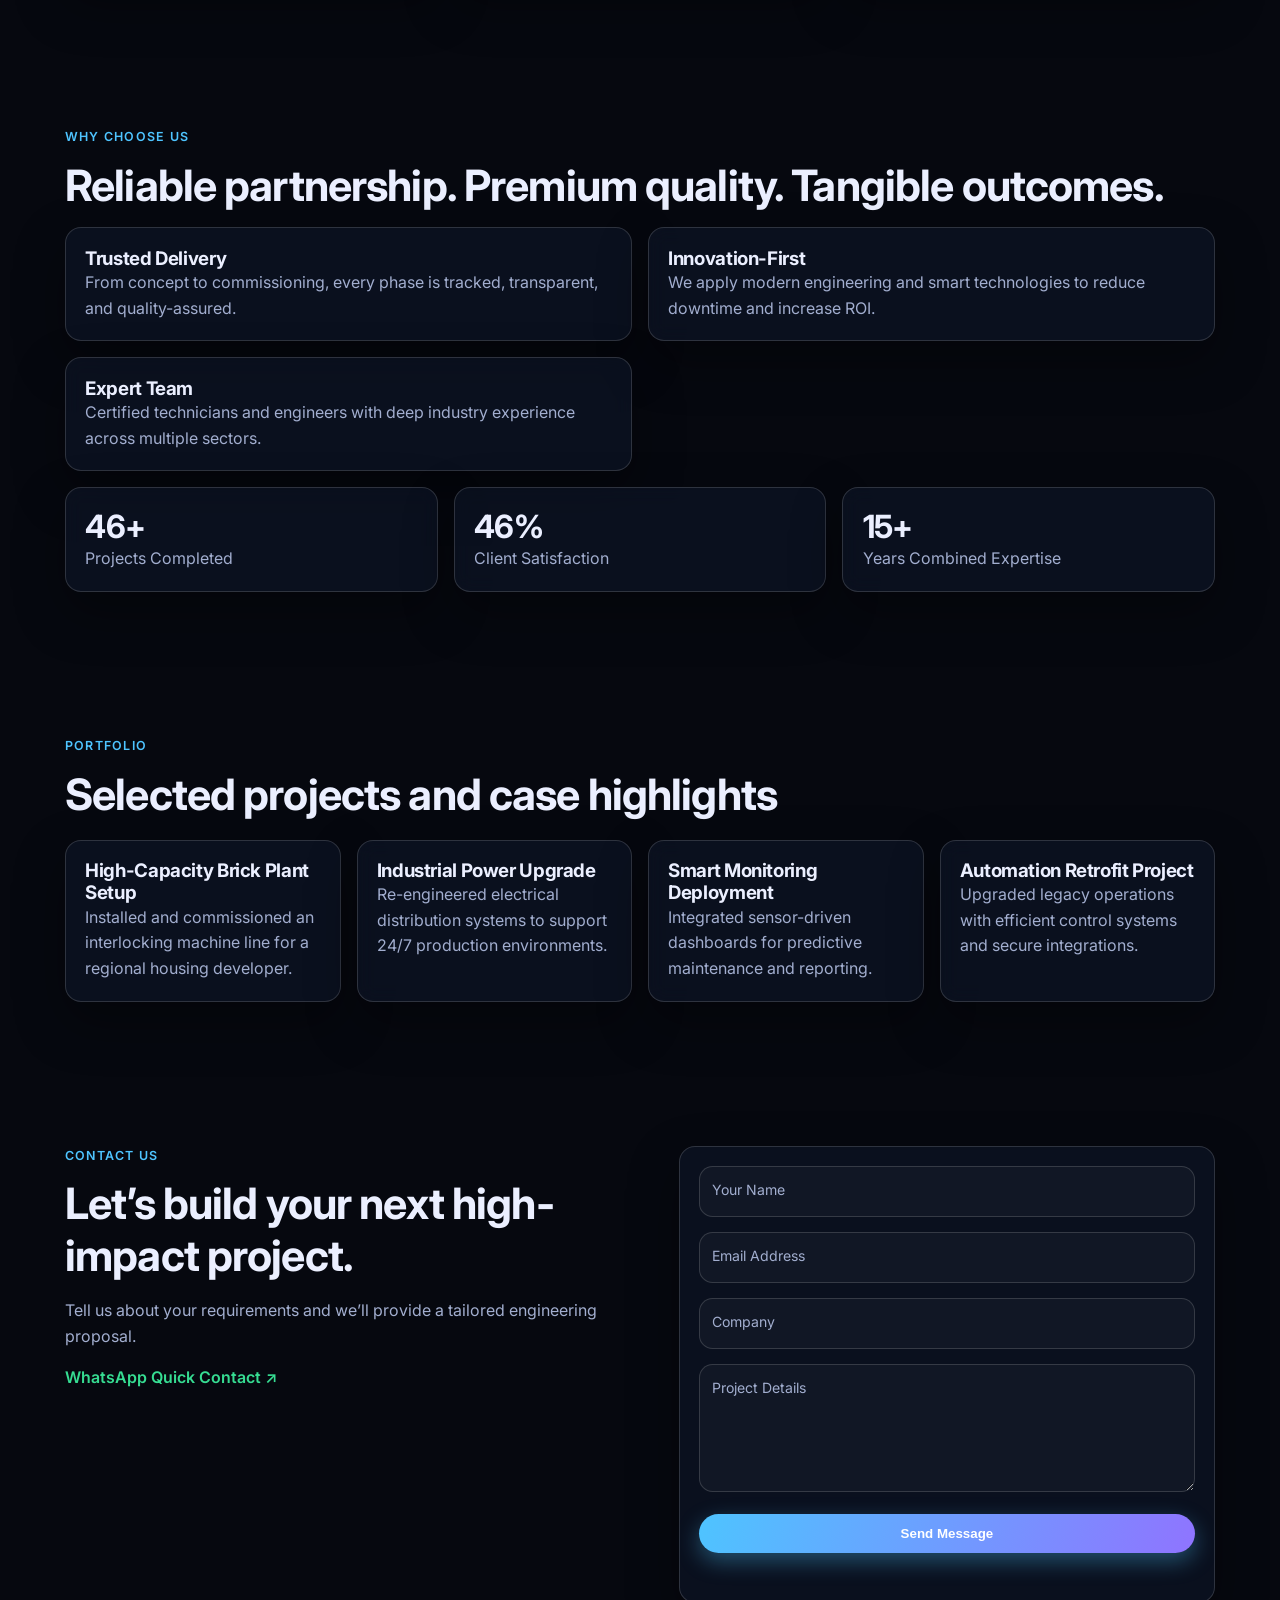
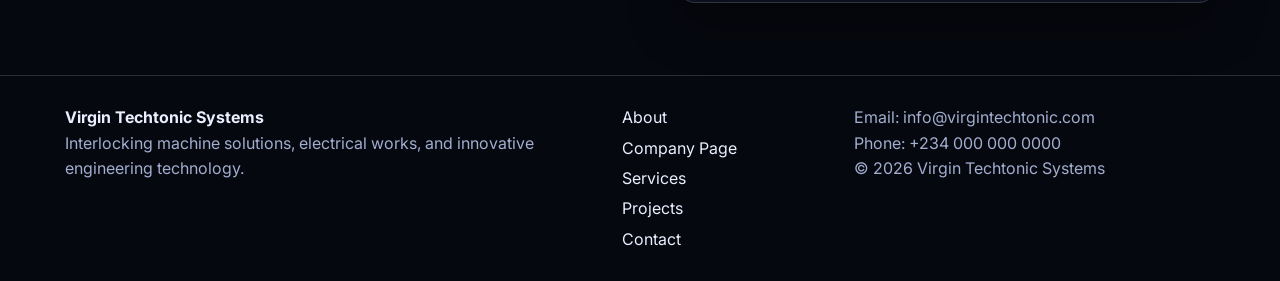
==== commit 444bb9c4: "Add dedicated pages for each service card" ====
--- a/index.html
+++ b/index.html
@@ -96,21 +96,27 @@
           <p class="eyebrow">Our Core Services</p>
           <h2>Engineered solutions with premium execution</h2>
           <div class="card-grid">
-            <article class="glass-card service-card">
-              <span class="service-icon" aria-hidden="true">🧱</span>
-              <h3>Interlocking Brick Machines</h3>
-              <p>Sales, installation, maintenance, operator training, and performance optimization.</p>
-            </article>
-            <article class="glass-card service-card">
-              <span class="service-icon" aria-hidden="true">⚡</span>
-              <h3>Electrical Works</h3>
-              <p>Commercial and industrial electrical design, panel setup, rewiring, and safety audits.</p>
-            </article>
-            <article class="glass-card service-card">
-              <span class="service-icon" aria-hidden="true">🛰️</span>
-              <h3>Tech-Based Projects</h3>
-              <p>Automation, IoT integration, control systems, and digital solutions for modern operations.</p>
-            </article>
+            <a class="service-link" href="service-interlocking.html" aria-label="Open Interlocking Brick Machines service page">
+              <article class="glass-card service-card">
+                <span class="service-icon" aria-hidden="true">🧱</span>
+                <h3>Interlocking Brick Machines</h3>
+                <p>Sales, installation, maintenance, operator training, and performance optimization.</p>
+              </article>
+            </a>
+            <a class="service-link" href="service-electrical.html" aria-label="Open Electrical Works service page">
+              <article class="glass-card service-card">
+                <span class="service-icon" aria-hidden="true">⚡</span>
+                <h3>Electrical Works</h3>
+                <p>Commercial and industrial electrical design, panel setup, rewiring, and safety audits.</p>
+              </article>
+            </a>
+            <a class="service-link" href="service-tech-projects.html" aria-label="Open Tech-Based Projects service page">
+              <article class="glass-card service-card">
+                <span class="service-icon" aria-hidden="true">🛰️</span>
+                <h3>Tech-Based Projects</h3>
+                <p>Automation, IoT integration, control systems, and digital solutions for modern operations.</p>
+              </article>
+            </a>
           </div>
         </div>
       </section>
@@ -181,7 +187,7 @@
             <p class="eyebrow">Contact Us</p>
             <h2>Let’s build your next high-impact project.</h2>
             <p>Tell us about your requirements and we’ll provide a tailored engineering proposal.</p>
-            <a class="whatsapp" href="https://wa.me/918072134044" target="_blank" rel="noopener noreferrer">
+            <a class="whatsapp" href="https://wa.me/2340000000000" target="_blank" rel="noopener noreferrer">
               WhatsApp Quick Contact ↗
             </a>
           </div>
@@ -217,15 +223,15 @@
           <p>Interlocking machine solutions, electrical works, and innovative engineering technology.</p>
         </div>
         <div class="footer-links">
-          <a href="about.html">About</a>
+          <a href="#about">About</a>
           <a href="about.html">Company Page</a>
           <a href="#services">Services</a>
           <a href="#projects">Projects</a>
           <a href="#contact">Contact</a>
         </div>
         <div>
-          <p>Email: virgintechtonic@gmail.com</p>
-          <p>Phone: +91 8072134044, +91 9442055673</p>
+          <p>Email: info@virgintechtonic.com</p>
+          <p>Phone: +234 000 000 0000</p>
           <p>© <span id="year"></span> Virgin Techtonic Systems</p>
         </div>
       </div>
--- a/style.css
+++ b/style.css
@@ -285,6 +285,16 @@
 .service-card,
 .project-tile {
   transition: transform 0.28s ease, border-color 0.28s ease;
+}
+
+.service-link {
+  display: block;
+}
+
+.service-link:focus-visible {
+  outline: 2px solid var(--accent);
+  outline-offset: 4px;
+  border-radius: 1rem;
 }
 
 .service-card:hover,
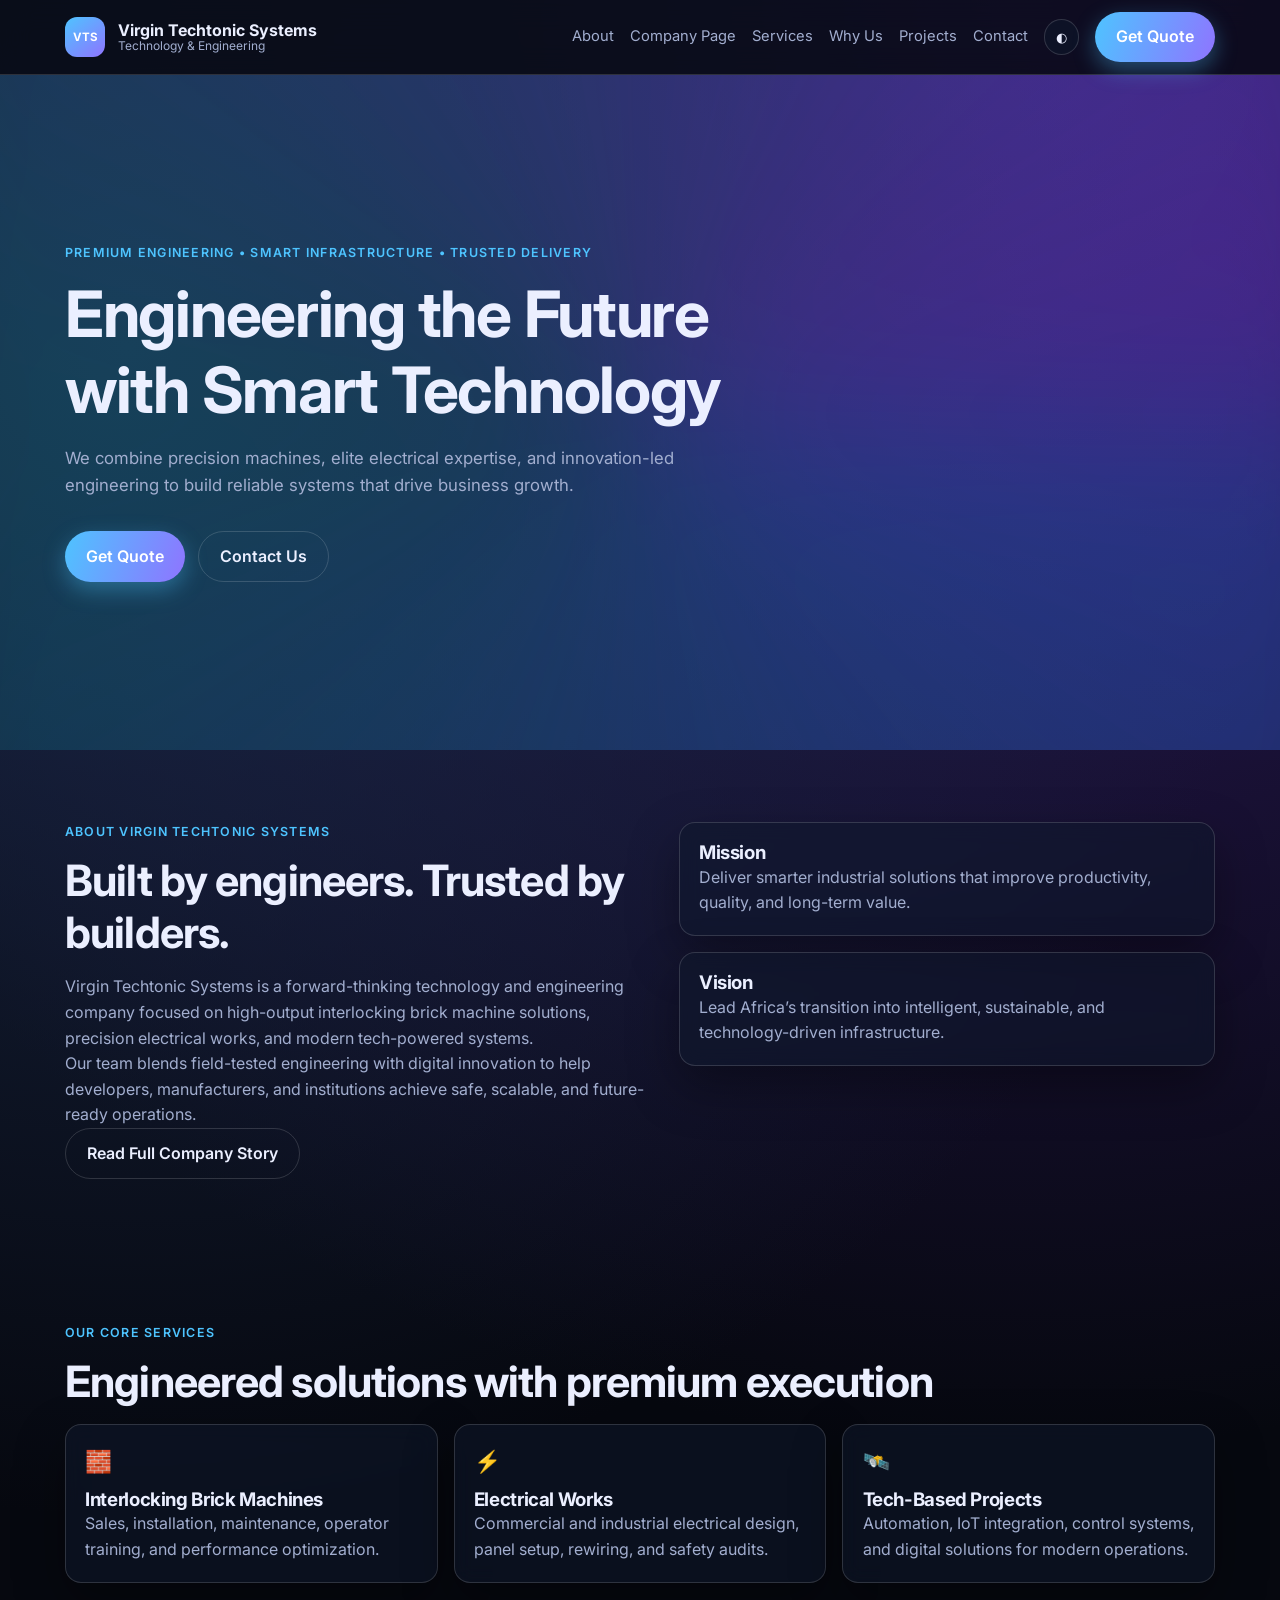
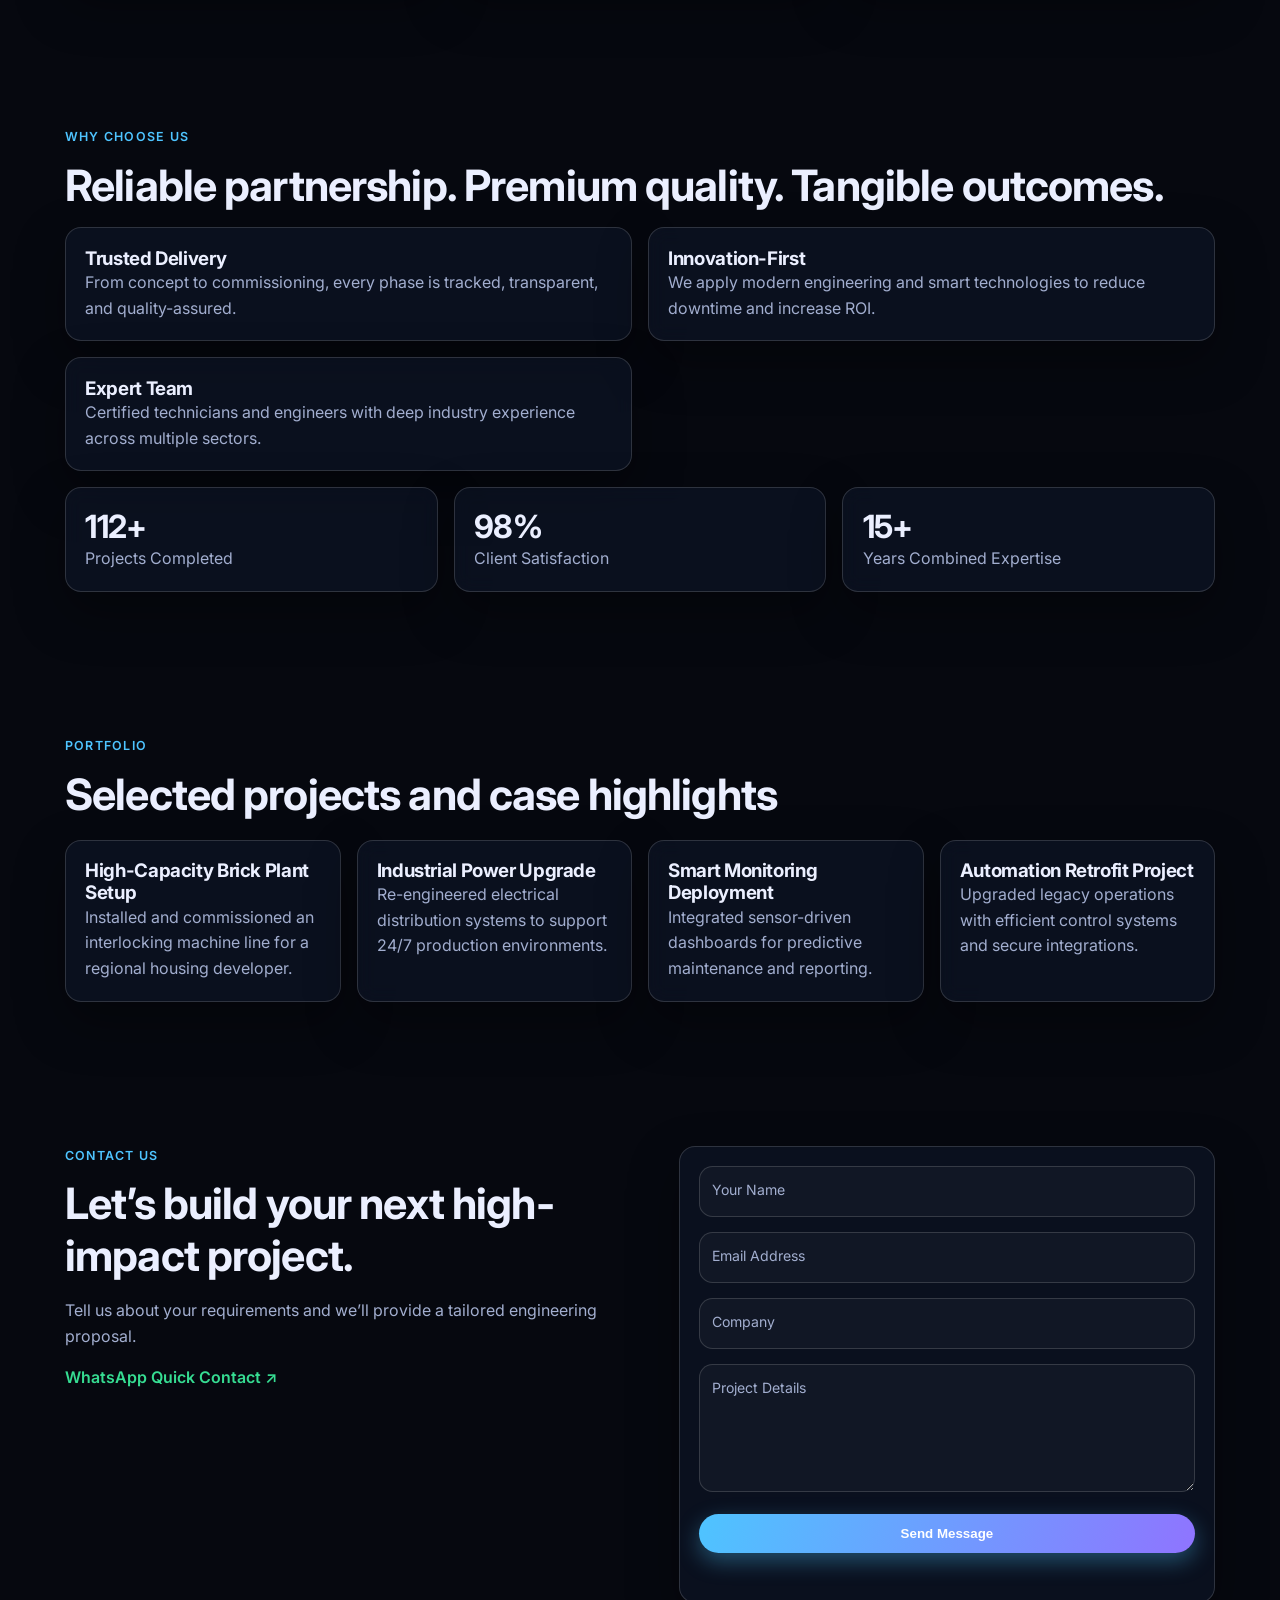
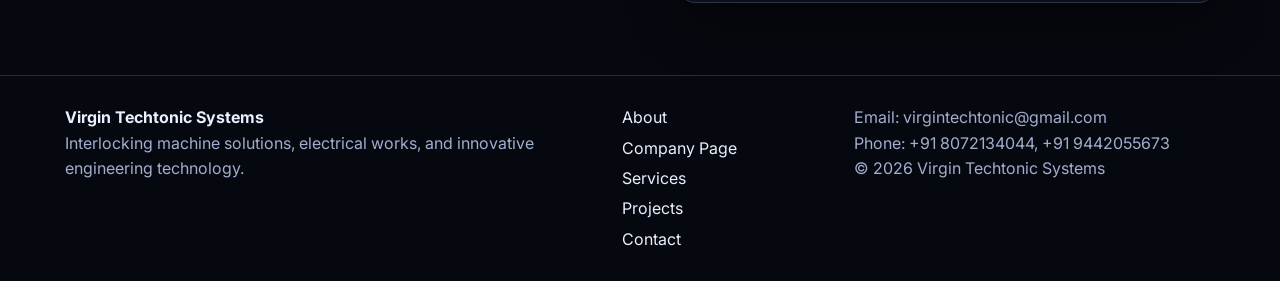
==== commit 3d32463c: "Update index.html" ====
--- a/index.html
+++ b/index.html
@@ -230,8 +230,8 @@
           <a href="#contact">Contact</a>
         </div>
         <div>
-          <p>Email: info@virgintechtonic.com</p>
-          <p>Phone: +234 000 000 0000</p>
+          <p>Email: virgintechtonic@gmail.com</p>
+          <p>Phone: +91 8072134044, +91 9442055673</p>
           <p>© <span id="year"></span> Virgin Techtonic Systems</p>
         </div>
       </div>
